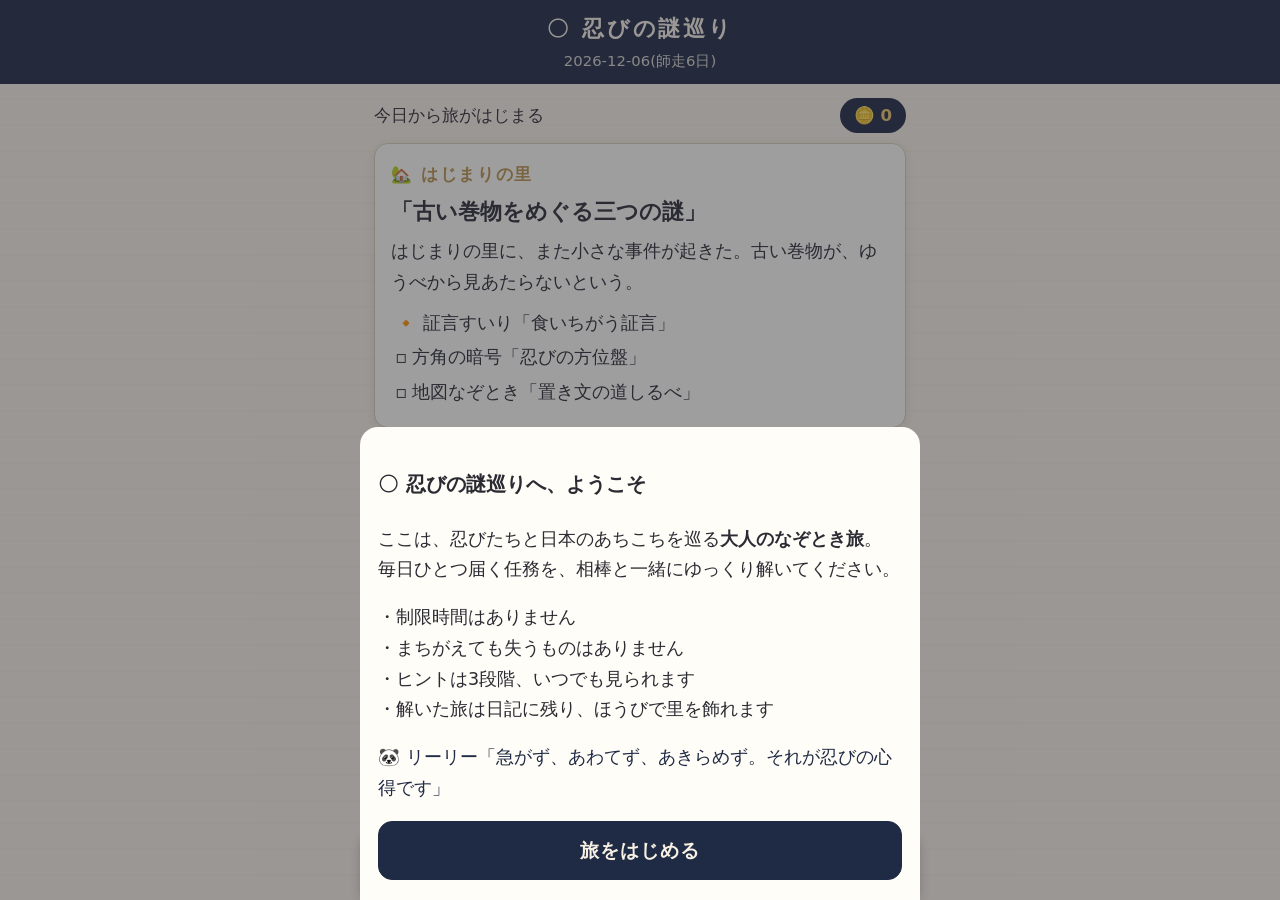
==== index.html @ 25adb11c "CryptoNinja 忍びの謎巡り 初版 (大人向けAIなぞとき旅PWA) Co-Authored-By: Claude Fable 5 <noreply@anthropic.com>" ====
<!DOCTYPE html>
<html lang="ja">
<head>
  <meta charset="UTF-8">
  <meta name="viewport" content="width=device-width, initial-scale=1.0, viewport-fit=cover">
  <title>CryptoNinja 忍びの謎巡り</title>
  <meta name="description" content="毎日ひとつ、忍者キャラと解く大人のAIなぞとき旅。暗号・推理・和文化クイズで里を育てる。">
  <meta name="theme-color" content="#1f2a44">
  <link rel="manifest" href="manifest.webmanifest">
  <link rel="icon" href="icons/icon-192.png">
  <link rel="apple-touch-icon" href="icons/apple-touch-icon.png">
  <meta name="apple-mobile-web-app-capable" content="yes">
  <meta name="apple-mobile-web-app-status-bar-style" content="black-translucent">
  <meta name="apple-mobile-web-app-title" content="謎巡り">
  <link rel="stylesheet" href="style.css">
</head>
<body>

  <header class="app-head">
    <div class="app-title">🌕 忍びの謎巡り</div>
    <div class="app-sub" id="home-date"></div>
  </header>

  <main>
    <!-- ホーム -->
    <section id="screen-home" class="screen active">
      <div class="status-row">
        <span id="home-streak"></span>
        <span class="koban-chip">🪙 <b id="home-koban">0</b></span>
      </div>

      <div class="card" id="mission-card"></div>

      <h3 class="sec-title">🤝 相棒をえらぶ</h3>
      <div class="partner-row" id="partner-row"></div>
      <p class="note" id="partner-note"></p>

      <button class="btn primary big" id="btn-go">▶ 旅に出る</button>
      <p class="note center" id="home-done-note" style="display:none">
        ✅ 本日の任務は完了。明日また新しい任務が届く。<br>腕試しは何度でもどうぞ。
      </p>
    </section>

    <!-- 任務プレイ -->
    <section id="screen-play" class="screen">
      <div id="play-body"></div>
    </section>

    <!-- 旅日記 -->
    <section id="screen-diary" class="screen">
      <h2 class="page-title">📖 旅日記</h2>
      <div id="diary-list"></div>
    </section>

    <!-- 忍びの里 -->
    <section id="screen-village" class="screen">
      <h2 class="page-title">🏡 忍びの里</h2>
      <div class="status-row">
        <span>里の名: <b id="village-rank"></b></span>
        <span class="koban-chip">🪙 <b id="village-koban">0</b></span>
      </div>
      <p class="note">ますをタップして、手に入れた飾りを置こう。</p>
      <div class="village-grid" id="village-grid"></div>
      <h3 class="sec-title">🛒 里の市(小判と交換)</h3>
      <div id="shop-list"></div>
    </section>

    <!-- 蔵 -->
    <section id="screen-kura" class="screen">
      <h2 class="page-title">📦 蔵(あつめた物)</h2>
      <div class="kura-tabs">
        <button class="kura-tab active" data-tab="scrolls">📜 巻物</button>
        <button class="kura-tab" data-tab="tools">🌀 忍具</button>
        <button class="kura-tab" data-tab="stamps">🌾 しるし</button>
      </div>
      <div id="kura-body"></div>
    </section>

    <!-- 設定 -->
    <section id="screen-settings" class="screen">
      <h2 class="page-title">⚙ 設定</h2>

      <h3 class="sec-title">むずかしさ</h3>
      <div class="seg-row">
        <button class="btn seg" data-diff="easy">やさしい</button>
        <button class="btn seg" data-diff="normal">ふつう</button>
        <button class="btn seg" data-diff="hard">手ごたえあり</button>
      </div>
      <p class="note">やさしい: 選択肢少なめ / 手ごたえあり: 暗号や記憶が濃くなる。いつ変えても大丈夫。</p>

      <h3 class="sec-title">文字の大きさ</h3>
      <div class="seg-row">
        <button class="btn seg" data-fs="s">小</button>
        <button class="btn seg" data-fs="m">中</button>
        <button class="btn seg" data-fs="l">大</button>
      </div>

      <h3 class="sec-title">旅の記録</h3>
      <p class="note" id="stat-line"></p>
      <button class="btn danger" id="btn-reset">記録を消してはじめから</button>

      <h3 class="sec-title">このアプリについて</h3>
      <p class="note">
        「CryptoNinja 忍びの謎巡り」は、毎日ひとつ届く任務を相棒の忍びと解く、大人のなぞとき旅です。
        謎は日付を種にして端末の中で毎日生成されます(オフラインで遊べます・通信も課金もありません)。<br><br>
        ・自由チャット、個人情報の入力、外部リンクはありません<br>
        ・制限時間、ペナルティ、スタミナはありません<br><br>
        キャラクターは CryptoNinja / CNP(CC0)にもとづく個人制作の試作品です。
      </p>
    </section>
  </main>

  <!-- 下部タブ -->
  <nav class="tabbar">
    <button id="tab-home" class="tab active"><span>🏠</span>任務</button>
    <button id="tab-diary" class="tab"><span>📖</span>日記</button>
    <button id="tab-village" class="tab"><span>🏡</span>里</button>
    <button id="tab-kura" class="tab"><span>📦</span>蔵</button>
    <button id="tab-settings" class="tab"><span>⚙</span>設定</button>
  </nav>

  <!-- 下からのシート -->
  <div id="sheet" class="sheet"><div class="sheet-inner" id="sheet-body"></div></div>

  <script src="data.js"></script>
  <script src="gen.js"></script>
  <script src="game.js"></script>
</body>
</html>
---- style.css ----
/* ============================================================
   CryptoNinja 忍びの謎巡り
   和風・落ち着き・文字大きめ(40代からの片手操作)
   ============================================================ */
:root {
  --washi: #f7f0e3;        /* 和紙 */
  --washi-dark: #efe5d0;
  --ink: #2b2b33;          /* 墨 */
  --indigo: #1f2a44;       /* 藍 */
  --indigo-soft: #33415f;
  --gold: #b8934a;         /* 金茶 */
  --gold-bright: #e8c56b;
  --red: #a4413c;          /* 紅 */
  --green: #4a6b4f;        /* 松葉 */
  --card: #fffdf7;
  --line: #d9cdb4;
  --radius: 14px;
  --shadow: 0 2px 8px rgba(43, 43, 51, .10);
}

* { box-sizing: border-box; -webkit-tap-highlight-color: transparent; }
html { font-size: 17.5px; }
body {
  margin: 0;
  background: var(--washi);
  background-image: repeating-linear-gradient(0deg, rgba(184,147,74,.03) 0 2px, transparent 2px 26px);
  color: var(--ink);
  font-family: "Hiragino Kaku Gothic ProN", "Yu Gothic", "Noto Sans JP", system-ui, sans-serif;
  line-height: 1.75;
  padding-bottom: calc(76px + env(safe-area-inset-bottom));
}

/* ---------- ヘッダー ---------- */
.app-head {
  background: var(--indigo);
  color: var(--washi);
  padding: calc(10px + env(safe-area-inset-top)) 16px 10px;
  text-align: center;
}
.app-title { font-size: 1.25rem; font-weight: 700; letter-spacing: .12em; }
.app-sub { font-size: .85rem; opacity: .85; }

main { max-width: 560px; margin: 0 auto; padding: 14px 14px 20px; }

/* ---------- 画面 ---------- */
.screen { display: none; }
.screen.active { display: block; animation: fadein .25s ease; }
@keyframes fadein { from { opacity: 0; transform: translateY(6px); } to { opacity: 1; } }

.page-title { margin: 6px 0 12px; font-size: 1.3rem; letter-spacing: .08em; }
.sec-title { margin: 20px 0 8px; font-size: 1.05rem; letter-spacing: .05em; color: var(--indigo); }
.note { font-size: .88rem; color: #6b6555; margin: 6px 0; }
.note.center { text-align: center; }
.empty { text-align: center; color: #6b6555; padding: 30px 10px; }

/* ---------- カード ---------- */
.card, .puzzle-card, .story-card, .reward-card, .diary-card, .kura-card {
  background: var(--card);
  border: 1px solid var(--line);
  border-radius: var(--radius);
  box-shadow: var(--shadow);
  padding: 16px;
  margin-bottom: 14px;
}

.status-row {
  display: flex; justify-content: space-between; align-items: center;
  margin-bottom: 10px; font-size: .95rem;
}
.koban-chip {
  background: var(--indigo); color: var(--gold-bright);
  border-radius: 999px; padding: 3px 14px; font-size: .95rem;
}

.area-line { color: var(--gold); font-weight: 700; letter-spacing: .1em; font-size: .95rem; }
.mission-title { margin: 6px 0; font-size: 1.25rem; line-height: 1.5; }
.mission-intro { margin: 8px 0; }
.mission-steps { margin: 10px 0 0; padding-left: 4px; list-style: none; }
.mission-steps li { margin: 4px 0; }

/* ---------- 相棒 ---------- */
.partner-row { display: flex; gap: 10px; }
.partner-btn {
  flex: 1; background: var(--card); border: 2px solid var(--line);
  border-radius: var(--radius); padding: 12px 6px 10px; cursor: pointer;
  display: flex; flex-direction: column; align-items: center; gap: 2px;
  font-family: inherit; color: var(--ink);
}
.partner-btn.selected { border-color: var(--gold); background: #fdf7e7; box-shadow: var(--shadow); }
.pemoji { font-size: 2rem; }
.pname { font-weight: 700; font-size: 1rem; }
.prole { font-size: .75rem; color: #6b6555; }

/* ---------- ボタン ---------- */
.btn {
  font-family: inherit; font-size: 1rem; color: var(--ink);
  background: var(--card); border: 1.5px solid var(--line);
  border-radius: var(--radius); padding: 12px 16px; cursor: pointer;
  transition: transform .05s ease;
}
.btn:active { transform: scale(.98); }
.btn.big { display: block; width: 100%; padding: 15px 16px; font-size: 1.1rem; margin-top: 12px; min-height: 54px; }
.btn.primary { background: var(--indigo); color: var(--washi); border-color: var(--indigo); font-weight: 700; letter-spacing: .05em; }
.btn.ghost { background: transparent; }
.btn.danger { background: var(--red); border-color: var(--red); color: #fff; }
.btn.small { font-size: .88rem; padding: 8px 12px; min-height: 42px; }
.btn.disabled { opacity: .45; }
.btn.seg { flex: 1; }
.btn.seg.selected { background: var(--indigo); color: var(--washi); border-color: var(--indigo); }
.seg-row { display: flex; gap: 8px; }

/* ---------- 謎とき ---------- */
.step-ind { display: flex; align-items: center; gap: 6px; margin: 4px 2px 10px; color: var(--indigo); font-weight: 700; }
.dot { width: 12px; height: 12px; border-radius: 50%; background: var(--line); display: inline-block; }
.dot.done { background: var(--green); }
.dot.now { background: var(--gold); }

.ptype {
  display: inline-block; background: var(--washi-dark); color: var(--indigo);
  font-size: .8rem; font-weight: 700; border-radius: 999px; padding: 2px 12px; letter-spacing: .08em;
}
.puzzle-card h2, .story-card h2 { margin: 8px 0 6px; font-size: 1.2rem; line-height: 1.5; }
.pprompt { white-space: normal; }

.choices { display: flex; flex-direction: column; gap: 10px; margin-top: 12px; }
.btn.choice { text-align: left; font-size: 1.05rem; min-height: 52px; }
.btn.choice.correct { background: #e8f2e9; border-color: var(--green); font-weight: 700; }
.btn.choice.wrong { background: #f7e9e8; border-color: var(--red); opacity: .6; }
.btn.choice:disabled { cursor: default; }

.puzzle-foot { display: flex; gap: 8px; margin-top: 14px; }
.puzzle-foot .btn { flex: 1; font-size: .92rem; }

.feedback { margin-top: 10px; }
.ok-box { background: #f3f8f3; border: 1px solid var(--green); border-radius: var(--radius); padding: 12px; }
.okmark { font-weight: 700; color: var(--green); margin: 0 0 6px; font-size: 1.1rem; }
.explain { background: var(--washi-dark); border-radius: 10px; padding: 10px 12px; font-size: .95rem; }
.char-line { color: var(--indigo); }
.char-line.miss { background: #fbf3ee; border-radius: 10px; padding: 8px 12px; }

/* 巻物・方位盤などの視覚要素 */
.v-scroll {
  background: linear-gradient(180deg, #f4e9cf, #efe0bd);
  border: 1.5px solid var(--gold); border-radius: 10px;
  text-align: center; padding: 16px; margin: 12px 0; font-size: 1.3rem;
}
.v-scroll .coded { letter-spacing: .35em; font-weight: 700; }

.v-compass {
  display: grid; grid-template-columns: repeat(3, 1fr); gap: 6px; margin: 12px 0;
}
.c-cell {
  background: var(--washi-dark); border: 1px solid var(--line); border-radius: 10px;
  display: flex; flex-direction: column; align-items: center; padding: 8px 4px;
}
.c-cell.c-center { background: var(--indigo); color: var(--gold-bright); justify-content: center; }
.c-dir { font-size: .72rem; color: #6b6555; }
.c-kana { font-size: 1.35rem; font-weight: 700; }

.v-rules .rule, .v-lines .line {
  background: var(--washi-dark); border-radius: 10px; padding: 9px 12px; margin: 6px 0; font-size: .98rem;
}

.mem-items { display: grid; grid-template-columns: 1fr 1fr; gap: 8px; margin: 12px 0; }
.mem-item {
  background: linear-gradient(180deg, #f4e9cf, #efe0bd); border: 1px solid var(--gold);
  border-radius: 10px; padding: 10px 12px; font-weight: 700; font-size: 1.05rem;
}

/* ---------- 報酬 ---------- */
.reward-card { text-align: center; }
.reward-stars { font-size: 1.8rem; color: var(--gold); margin: 4px 0; letter-spacing: .2em; }
.reward-line { margin: 6px 0; font-weight: 700; }
.drop-flavor { font-size: .9rem; color: #6b6555; margin: 2px 0 8px; }
.diary-preview {
  text-align: left; background: var(--washi-dark); border-radius: var(--radius);
  padding: 12px 14px; margin-top: 12px;
}
.diary-preview h3 { margin: 0 0 6px; font-size: 1rem; }

/* ---------- 旅日記 ---------- */
.d-head { font-size: .88rem; color: var(--gold); font-weight: 700; }
.d-title { font-weight: 700; margin: 2px 0 6px; }

/* ---------- 里 ---------- */
.village-grid {
  display: grid; grid-template-columns: repeat(4, 1fr); gap: 8px;
  background: linear-gradient(180deg, #e5ecda, #dde5cf);
  border: 1.5px solid var(--line); border-radius: var(--radius); padding: 10px;
}
.v-cell {
  aspect-ratio: 1; font-size: 1.9rem; background: rgba(255, 253, 247, .6);
  border: 1.5px dashed var(--line); border-radius: 10px; cursor: pointer; color: #b9b09a;
}
.v-cell.filled { border-style: solid; background: var(--card); }

.shop-row {
  display: flex; align-items: center; gap: 10px;
  background: var(--card); border: 1px solid var(--line); border-radius: var(--radius);
  padding: 8px 12px; margin-bottom: 8px;
}
.shop-e { font-size: 1.5rem; }
.shop-name { flex: 1; }
.place-list { display: flex; flex-direction: column; gap: 8px; margin: 10px 0; }

/* ---------- 蔵 ---------- */
.kura-tabs { display: flex; gap: 8px; margin-bottom: 12px; }
.kura-tab {
  flex: 1; font-family: inherit; font-size: .95rem; padding: 10px;
  background: var(--card); border: 1.5px solid var(--line); border-radius: var(--radius); cursor: pointer; color: var(--ink);
}
.kura-tab.active { background: var(--indigo); color: var(--washi); border-color: var(--indigo); }
.kura-card.locked { opacity: .55; }
.k-name { font-weight: 700; margin-bottom: 4px; }
.kura-card p { margin: 0; font-size: .93rem; }

/* ---------- タブバー ---------- */
.tabbar {
  position: fixed; bottom: 0; left: 0; right: 0;
  display: flex; background: var(--indigo);
  padding-bottom: env(safe-area-inset-bottom);
  box-shadow: 0 -2px 10px rgba(31, 42, 68, .25);
}
.tab {
  flex: 1; background: none; border: none; color: #aab3c9;
  font-family: inherit; font-size: .78rem; padding: 8px 0 9px; cursor: pointer;
  display: flex; flex-direction: column; align-items: center; gap: 1px;
}
.tab span { font-size: 1.35rem; }
.tab.active { color: var(--gold-bright); font-weight: 700; }

/* ---------- シート ---------- */
.sheet {
  position: fixed; inset: 0; background: rgba(43, 43, 51, .45);
  display: none; align-items: flex-end; z-index: 50;
}
.sheet.open { display: flex; }
.sheet-inner {
  background: var(--card); width: 100%; max-width: 560px; margin: 0 auto;
  border-radius: 18px 18px 0 0; padding: 20px 18px calc(20px + env(safe-area-inset-bottom));
  max-height: 78vh; overflow-y: auto; animation: slideup .22s ease;
}
@keyframes slideup { from { transform: translateY(30px); opacity: .6; } to { transform: none; opacity: 1; } }
.hint-line { background: var(--washi-dark); border-radius: 10px; padding: 9px 12px; }

/* 大画面 */
@media (min-width: 700px) {
  .tabbar { max-width: 560px; left: 50%; transform: translateX(-50%); border-radius: 16px 16px 0 0; }
}
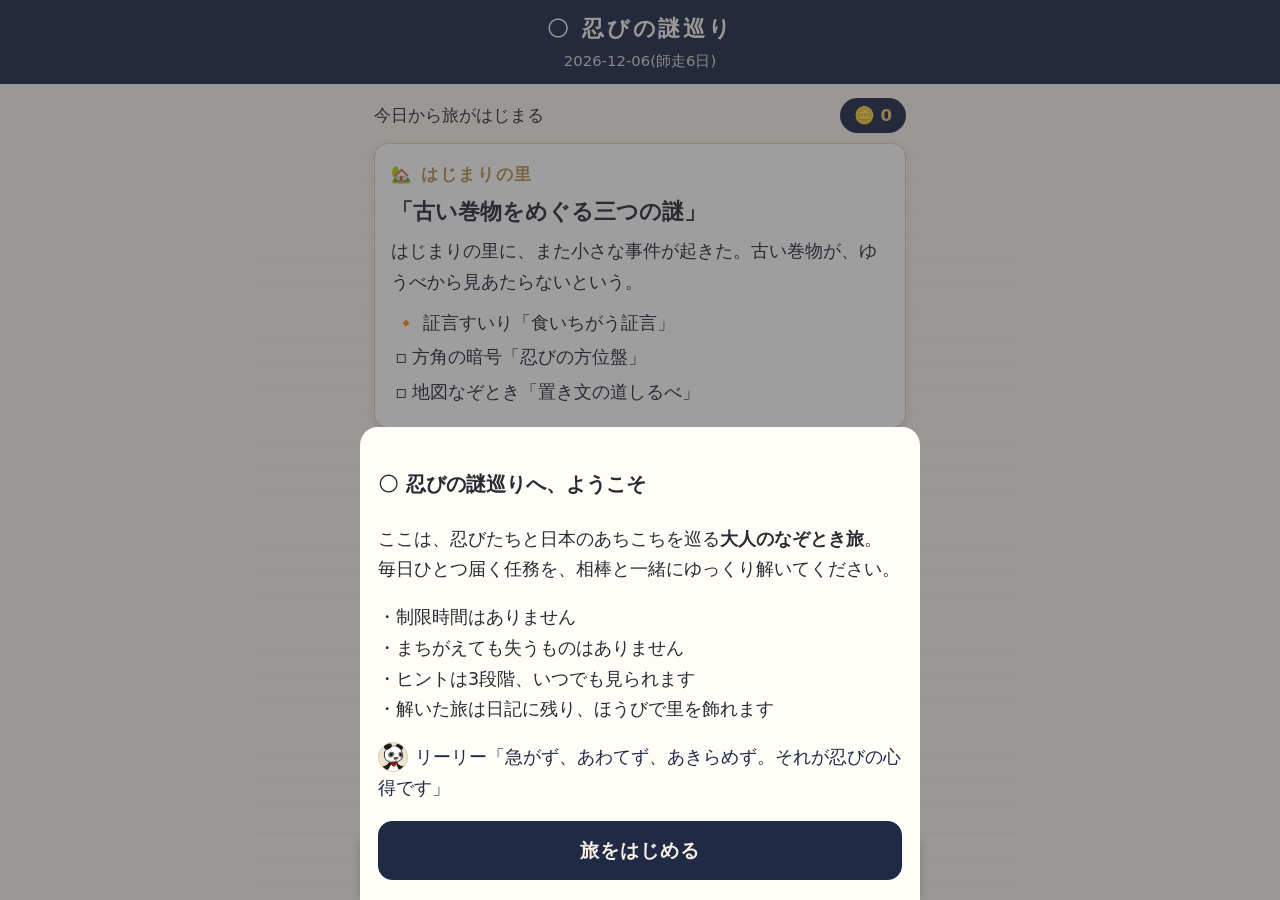
==== commit 90575f9e: "キャラ表示をCNP公式サイトの画像に差し替え(リーリー/オロチ/ルナ) Co-Authored-By: Claude Fable 5 <noreply@anthropic.com>" ====
--- a/index.html
+++ b/index.html
@@ -105,7 +105,7 @@
         謎は日付を種にして端末の中で毎日生成されます(オフラインで遊べます・通信も課金もありません)。<br><br>
         ・自由チャット、個人情報の入力、外部リンクはありません<br>
         ・制限時間、ペナルティ、スタミナはありません<br><br>
-        キャラクターは CryptoNinja / CNP(CC0)にもとづく個人制作の試作品です。
+        キャラクターは CryptoNinja Partners(CNP・CC0)の公式画像を使用した個人制作の試作品です。
       </p>
     </section>
   </main>
--- a/style.css
+++ b/style.css
@@ -88,6 +88,7 @@
 }
 .partner-btn.selected { border-color: var(--gold); background: #fdf7e7; box-shadow: var(--shadow); }
 .pemoji { font-size: 2rem; }
+.pimg { height: 72px; width: auto; max-width: 90%; object-fit: contain; }
 .pname { font-weight: 700; font-size: 1rem; }
 .prole { font-size: .75rem; color: #6b6555; }
 
@@ -136,6 +137,13 @@
 .okmark { font-weight: 700; color: var(--green); margin: 0 0 6px; font-size: 1.1rem; }
 .explain { background: var(--washi-dark); border-radius: 10px; padding: 10px 12px; font-size: .95rem; }
 .char-line { color: var(--indigo); }
+.char-face {
+  width: 1.7em; height: 1.7em; border-radius: 50%;
+  object-fit: cover; object-position: top center;
+  background: var(--washi-dark); border: 1.5px solid var(--line);
+  vertical-align: -0.5em; margin-right: 2px;
+}
+.bond-row .char-face { vertical-align: middle; }
 .char-line.miss { background: #fbf3ee; border-radius: 10px; padding: 8px 12px; }
 
 /* 巻物・方位盤などの視覚要素 */
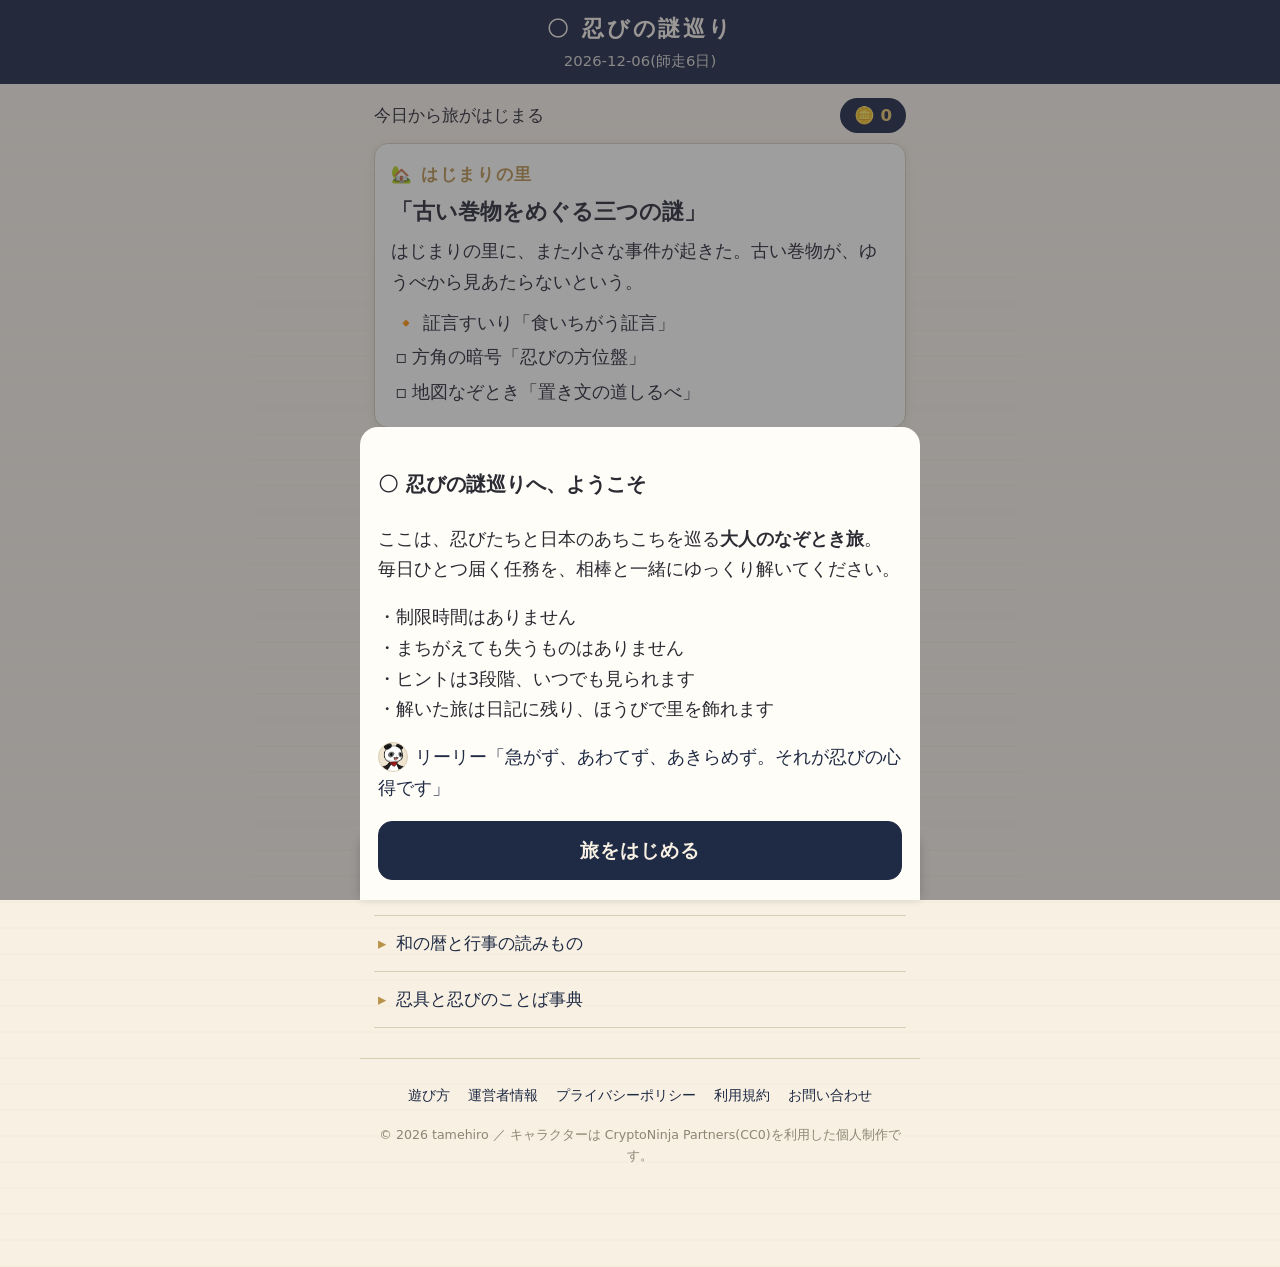
==== commit 8fa1b97b: "ゲーム内広告(AdSense)の実装と、審査対策の静的コンテンツ追加 AdSenseの「有用性の低いコンテンツ」判定はホスト名単位のため、 SPAでHTMLに本文がほぼ無い状態を解消しつつ、広告枠を実" ====
--- a/index.html
+++ b/index.html
@@ -12,6 +12,7 @@
   <meta name="apple-mobile-web-app-capable" content="yes">
   <meta name="apple-mobile-web-app-status-bar-style" content="black-translucent">
   <meta name="apple-mobile-web-app-title" content="謎巡り">
+  <link rel="canonical" href="https://tamehiro3.github.io/shinobi-nazomeguri/">
   <link rel="stylesheet" href="style.css">
 </head>
 <body>
@@ -39,17 +40,29 @@
       <p class="note center" id="home-done-note" style="display:none">
         ✅ 本日の任務は完了。明日また新しい任務が届く。<br>腕試しは何度でもどうぞ。
       </p>
+
+      <div id="ad-home" class="ad-box" hidden></div>
+
+      <h3 class="sec-title">📚 読みもの</h3>
+      <p class="note">謎の解き方のコツや、クイズに出てくる和のことばを別ページにまとめています。</p>
+      <ul class="link-list">
+        <li><a href="guide.html">遊び方と10種類の謎の解き方</a></li>
+        <li><a href="wa-koyomi.html">和の暦と行事の読みもの</a></li>
+        <li><a href="ninja-jiten.html">忍具と忍びのことば事典</a></li>
+      </ul>
     </section>
 
     <!-- 任務プレイ -->
     <section id="screen-play" class="screen">
       <div id="play-body"></div>
+      <div id="ad-result" class="ad-box" hidden></div>
     </section>
 
     <!-- 旅日記 -->
     <section id="screen-diary" class="screen">
       <h2 class="page-title">📖 旅日記</h2>
       <div id="diary-list"></div>
+      <div id="ad-diary" class="ad-box" hidden></div>
     </section>
 
     <!-- 忍びの里 -->
@@ -74,6 +87,7 @@
         <button class="kura-tab" data-tab="stamps">🌾 しるし</button>
       </div>
       <div id="kura-body"></div>
+      <div id="ad-kura" class="ad-box" hidden></div>
     </section>
 
     <!-- 設定 -->
@@ -102,11 +116,19 @@
       <h3 class="sec-title">このアプリについて</h3>
       <p class="note">
         「CryptoNinja 忍びの謎巡り」は、毎日ひとつ届く任務を相棒の忍びと解く、大人のなぞとき旅です。
-        謎は日付を種にして端末の中で毎日生成されます(オフラインで遊べます・通信も課金もありません)。<br><br>
-        ・自由チャット、個人情報の入力、外部リンクはありません<br>
-        ・制限時間、ペナルティ、スタミナはありません<br><br>
+        謎は日付を種にして端末の中で毎日生成されるので、機内モードでも最後まで解けます。<br><br>
+        ・自由チャット、個人情報の入力はありません<br>
+        ・制限時間、ペナルティ、スタミナはありません<br>
+        ・遊ぶのに料金はかかりません。運営費をまかなうため広告を掲載しています<br>
+        ・謎を解いている画面には広告を出しません<br><br>
         キャラクターは CryptoNinja Partners(CNP・CC0)の公式画像を使用した個人制作の試作品です。
       </p>
+      <ul class="link-list">
+        <li><a href="about.html">このゲームについて・運営者情報</a></li>
+        <li><a href="privacy.html">プライバシーポリシー</a></li>
+        <li><a href="terms.html">利用規約</a></li>
+        <li><a href="contact.html">お問い合わせ</a></li>
+      </ul>
     </section>
   </main>
 
@@ -122,6 +144,18 @@
   <!-- 下からのシート -->
   <div id="sheet" class="sheet"><div class="sheet-inner" id="sheet-body"></div></div>
 
+  <footer class="site-foot">
+    <nav>
+      <a href="guide.html">遊び方</a>
+      <a href="about.html">運営者情報</a>
+      <a href="privacy.html">プライバシーポリシー</a>
+      <a href="terms.html">利用規約</a>
+      <a href="contact.html">お問い合わせ</a>
+    </nav>
+    <p>© 2026 tamehiro ／ キャラクターは CryptoNinja Partners(CC0)を利用した個人制作です。</p>
+  </footer>
+
+  <script src="ads.js"></script>
   <script src="data.js"></script>
   <script src="gen.js"></script>
   <script src="game.js"></script>
--- a/style.css
+++ b/style.css
@@ -255,3 +255,47 @@
 @media (min-width: 700px) {
   .tabbar { max-width: 560px; left: 50%; transform: translateX(-50%); border-radius: 16px 16px 0 0; }
 }
+
+/* ============================================================
+   広告枠(スポンサーリンク)
+   ボタンとの距離を必ず空ける。誤タップはAdSenseの重大な違反。
+   ============================================================ */
+[hidden] { display: none !important; }
+
+.ad-box {
+  /* ボタンとの間隔。誤タップ防止のため 36px を下回らせない */
+  margin: 36px 0 8px;
+  padding: 10px 0 2px;
+  border-top: 1px dashed var(--line);
+  min-height: 0;
+  overflow: hidden;
+}
+.ad-label {
+  font-size: .72rem;
+  letter-spacing: .14em;
+  color: #8d8674;
+  text-align: center;
+  margin-bottom: 6px;
+}
+.ad-box .adsbygoogle { display: block; width: 100%; }
+
+/* ---------- 読みものへのリンク ---------- */
+.link-list { list-style: none; margin: 8px 0 0; padding: 0; }
+.link-list li { border-bottom: 1px solid var(--line); }
+.link-list li:first-child { border-top: 1px solid var(--line); }
+.link-list a {
+  display: block; padding: 13px 4px 13px 22px; position: relative;
+  color: var(--indigo); text-decoration: none; font-size: .95rem; min-height: 48px;
+}
+.link-list a::before { content: "▸"; position: absolute; left: 4px; color: var(--gold); }
+.link-list a:active { background: var(--washi-dark); }
+
+/* ---------- サイトフッター ---------- */
+.site-foot {
+  max-width: 560px; margin: 10px auto 0; padding: 18px 14px 24px;
+  border-top: 1px solid var(--line); text-align: center;
+}
+.site-foot nav { display: flex; flex-wrap: wrap; justify-content: center; gap: 6px 14px; }
+.site-foot nav a { color: var(--indigo); font-size: .82rem; text-decoration: none; padding: 6px 2px; }
+.site-foot nav a:active { text-decoration: underline; }
+.site-foot p { font-size: .72rem; color: #8d8674; margin: 10px 0 0; line-height: 1.7; }
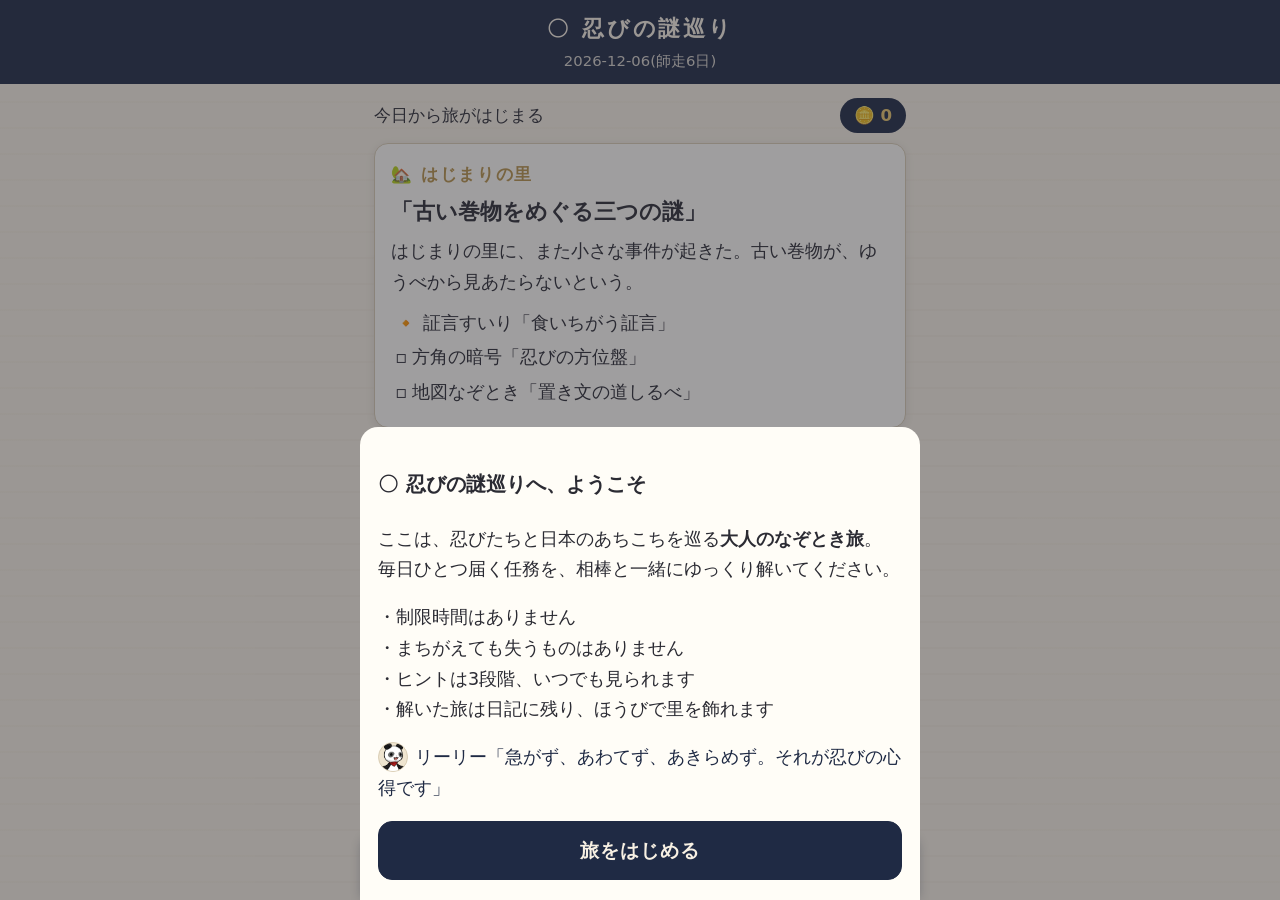
==== commit c4e06d44: "AdSense広告枠を追加・和文化クイズ30問追加・遊び方ページ追加 - <head>にAdSenseタグ、謎解き中以外の画面下に広告1枠(ads.js) - 和文化クイズ50→80問、暗号用の単語を" ====
--- a/index.html
+++ b/index.html
@@ -12,7 +12,8 @@
   <meta name="apple-mobile-web-app-capable" content="yes">
   <meta name="apple-mobile-web-app-status-bar-style" content="black-translucent">
   <meta name="apple-mobile-web-app-title" content="謎巡り">
-  <link rel="canonical" href="https://tamehiro3.github.io/shinobi-nazomeguri/">
+  <!-- Google AdSense(pub-2175971581635704)。広告枠の設定は ads.js -->
+  <script async src="https://pagead2.googlesyndication.com/pagead/js/adsbygoogle.js?client=ca-pub-2175971581635704" crossorigin="anonymous"></script>
   <link rel="stylesheet" href="style.css">
 </head>
 <body>
@@ -40,29 +41,17 @@
       <p class="note center" id="home-done-note" style="display:none">
         ✅ 本日の任務は完了。明日また新しい任務が届く。<br>腕試しは何度でもどうぞ。
       </p>
-
-      <div id="ad-home" class="ad-box" hidden></div>
-
-      <h3 class="sec-title">📚 読みもの</h3>
-      <p class="note">謎の解き方のコツや、クイズに出てくる和のことばを別ページにまとめています。</p>
-      <ul class="link-list">
-        <li><a href="guide.html">遊び方と10種類の謎の解き方</a></li>
-        <li><a href="wa-koyomi.html">和の暦と行事の読みもの</a></li>
-        <li><a href="ninja-jiten.html">忍具と忍びのことば事典</a></li>
-      </ul>
     </section>
 
     <!-- 任務プレイ -->
     <section id="screen-play" class="screen">
       <div id="play-body"></div>
-      <div id="ad-result" class="ad-box" hidden></div>
     </section>
 
     <!-- 旅日記 -->
     <section id="screen-diary" class="screen">
       <h2 class="page-title">📖 旅日記</h2>
       <div id="diary-list"></div>
-      <div id="ad-diary" class="ad-box" hidden></div>
     </section>
 
     <!-- 忍びの里 -->
@@ -87,7 +76,6 @@
         <button class="kura-tab" data-tab="stamps">🌾 しるし</button>
       </div>
       <div id="kura-body"></div>
-      <div id="ad-kura" class="ad-box" hidden></div>
     </section>
 
     <!-- 設定 -->
@@ -116,21 +104,25 @@
       <h3 class="sec-title">このアプリについて</h3>
       <p class="note">
         「CryptoNinja 忍びの謎巡り」は、毎日ひとつ届く任務を相棒の忍びと解く、大人のなぞとき旅です。
-        謎は日付を種にして端末の中で毎日生成されるので、機内モードでも最後まで解けます。<br><br>
+        謎は日付を種にして端末の中で毎日生成されます(オフラインで遊べます・通信も課金もありません)。<br><br>
         ・自由チャット、個人情報の入力はありません<br>
-        ・制限時間、ペナルティ、スタミナはありません<br>
-        ・遊ぶのに料金はかかりません。運営費をまかなうため広告を掲載しています<br>
-        ・謎を解いている画面には広告を出しません<br><br>
+        ・制限時間、ペナルティ、スタミナ、課金はありません<br>
+        ・謎解き中の画面には広告を表示しません(運営のため、それ以外の画面の下に広告を1枠表示します)<br><br>
+        くわしい遊び方は <a href="about.html">遊び方・謎の解き方</a>、
+        情報の取り扱いは <a href="/privacy.html">プライバシーポリシー</a> をご覧ください。<br><br>
         キャラクターは CryptoNinja Partners(CNP・CC0)の公式画像を使用した個人制作の試作品です。
       </p>
-      <ul class="link-list">
-        <li><a href="about.html">このゲームについて・運営者情報</a></li>
-        <li><a href="privacy.html">プライバシーポリシー</a></li>
-        <li><a href="terms.html">利用規約</a></li>
-        <li><a href="contact.html">お問い合わせ</a></li>
-      </ul>
     </section>
   </main>
+
+  <!-- 広告枠(謎解き中は非表示・設定は ads.js) -->
+  <aside id="ad-area" class="ad-area" hidden aria-label="広告"></aside>
+
+  <footer class="app-foot">
+    <a href="about.html">遊び方・謎の解き方</a> ・
+    <a href="/privacy.html">プライバシーポリシー</a> ・
+    <a href="/">しのびのゲーム工房</a>
+  </footer>
 
   <!-- 下部タブ -->
   <nav class="tabbar">
@@ -144,20 +136,9 @@
   <!-- 下からのシート -->
   <div id="sheet" class="sheet"><div class="sheet-inner" id="sheet-body"></div></div>
 
-  <footer class="site-foot">
-    <nav>
-      <a href="guide.html">遊び方</a>
-      <a href="about.html">運営者情報</a>
-      <a href="privacy.html">プライバシーポリシー</a>
-      <a href="terms.html">利用規約</a>
-      <a href="contact.html">お問い合わせ</a>
-    </nav>
-    <p>© 2026 tamehiro ／ キャラクターは CryptoNinja Partners(CC0)を利用した個人制作です。</p>
-  </footer>
-
-  <script src="ads.js"></script>
   <script src="data.js"></script>
   <script src="gen.js"></script>
+  <script src="ads.js"></script>
   <script src="game.js"></script>
 </body>
 </html>
--- a/style.css
+++ b/style.css
@@ -256,46 +256,21 @@
   .tabbar { max-width: 560px; left: 50%; transform: translateX(-50%); border-radius: 16px 16px 0 0; }
 }
 
-/* ============================================================
-   広告枠(スポンサーリンク)
-   ボタンとの距離を必ず空ける。誤タップはAdSenseの重大な違反。
-   ============================================================ */
-[hidden] { display: none !important; }
-
-.ad-box {
-  /* ボタンとの間隔。誤タップ防止のため 36px を下回らせない */
-  margin: 36px 0 8px;
-  padding: 10px 0 2px;
-  border-top: 1px dashed var(--line);
-  min-height: 0;
-  overflow: hidden;
-}
-.ad-label {
-  font-size: .72rem;
-  letter-spacing: .14em;
-  color: #8d8674;
-  text-align: center;
-  margin-bottom: 6px;
-}
-.ad-box .adsbygoogle { display: block; width: 100%; }
-
-/* ---------- 読みものへのリンク ---------- */
-.link-list { list-style: none; margin: 8px 0 0; padding: 0; }
-.link-list li { border-bottom: 1px solid var(--line); }
-.link-list li:first-child { border-top: 1px solid var(--line); }
-.link-list a {
-  display: block; padding: 13px 4px 13px 22px; position: relative;
-  color: var(--indigo); text-decoration: none; font-size: .95rem; min-height: 48px;
-}
-.link-list a::before { content: "▸"; position: absolute; left: 4px; color: var(--gold); }
-.link-list a:active { background: var(--washi-dark); }
-
-/* ---------- サイトフッター ---------- */
-.site-foot {
-  max-width: 560px; margin: 10px auto 0; padding: 18px 14px 24px;
-  border-top: 1px solid var(--line); text-align: center;
-}
-.site-foot nav { display: flex; flex-wrap: wrap; justify-content: center; gap: 6px 14px; }
-.site-foot nav a { color: var(--indigo); font-size: .82rem; text-decoration: none; padding: 6px 2px; }
-.site-foot nav a:active { text-decoration: underline; }
-.site-foot p { font-size: .72rem; color: #8d8674; margin: 10px 0 0; line-height: 1.7; }
+/* ---------- 広告枠・フッター ---------- */
+.ad-area {
+  max-width: 560px; margin: 26px auto 0; padding: 6px 14px 0;
+  min-height: 60px; text-align: center;
+}
+.ad-area[hidden] { display: none; }
+.ad-area::before {
+  content: "スポンサーリンク"; display: block;
+  font-size: .72rem; color: #9a917c; margin-bottom: 2px;
+}
+/* 広告が配信されなかったときは枠ごと隠す */
+.ad-area:has(ins[data-ad-status="unfilled"]) { display: none; }
+.app-foot {
+  text-align: center; font-size: .8rem; color: #8a826d;
+  padding: 18px 14px 8px;
+}
+.app-foot a { color: #7a5c1e; }
+body[data-screen="play"] .app-foot { display: none; }
